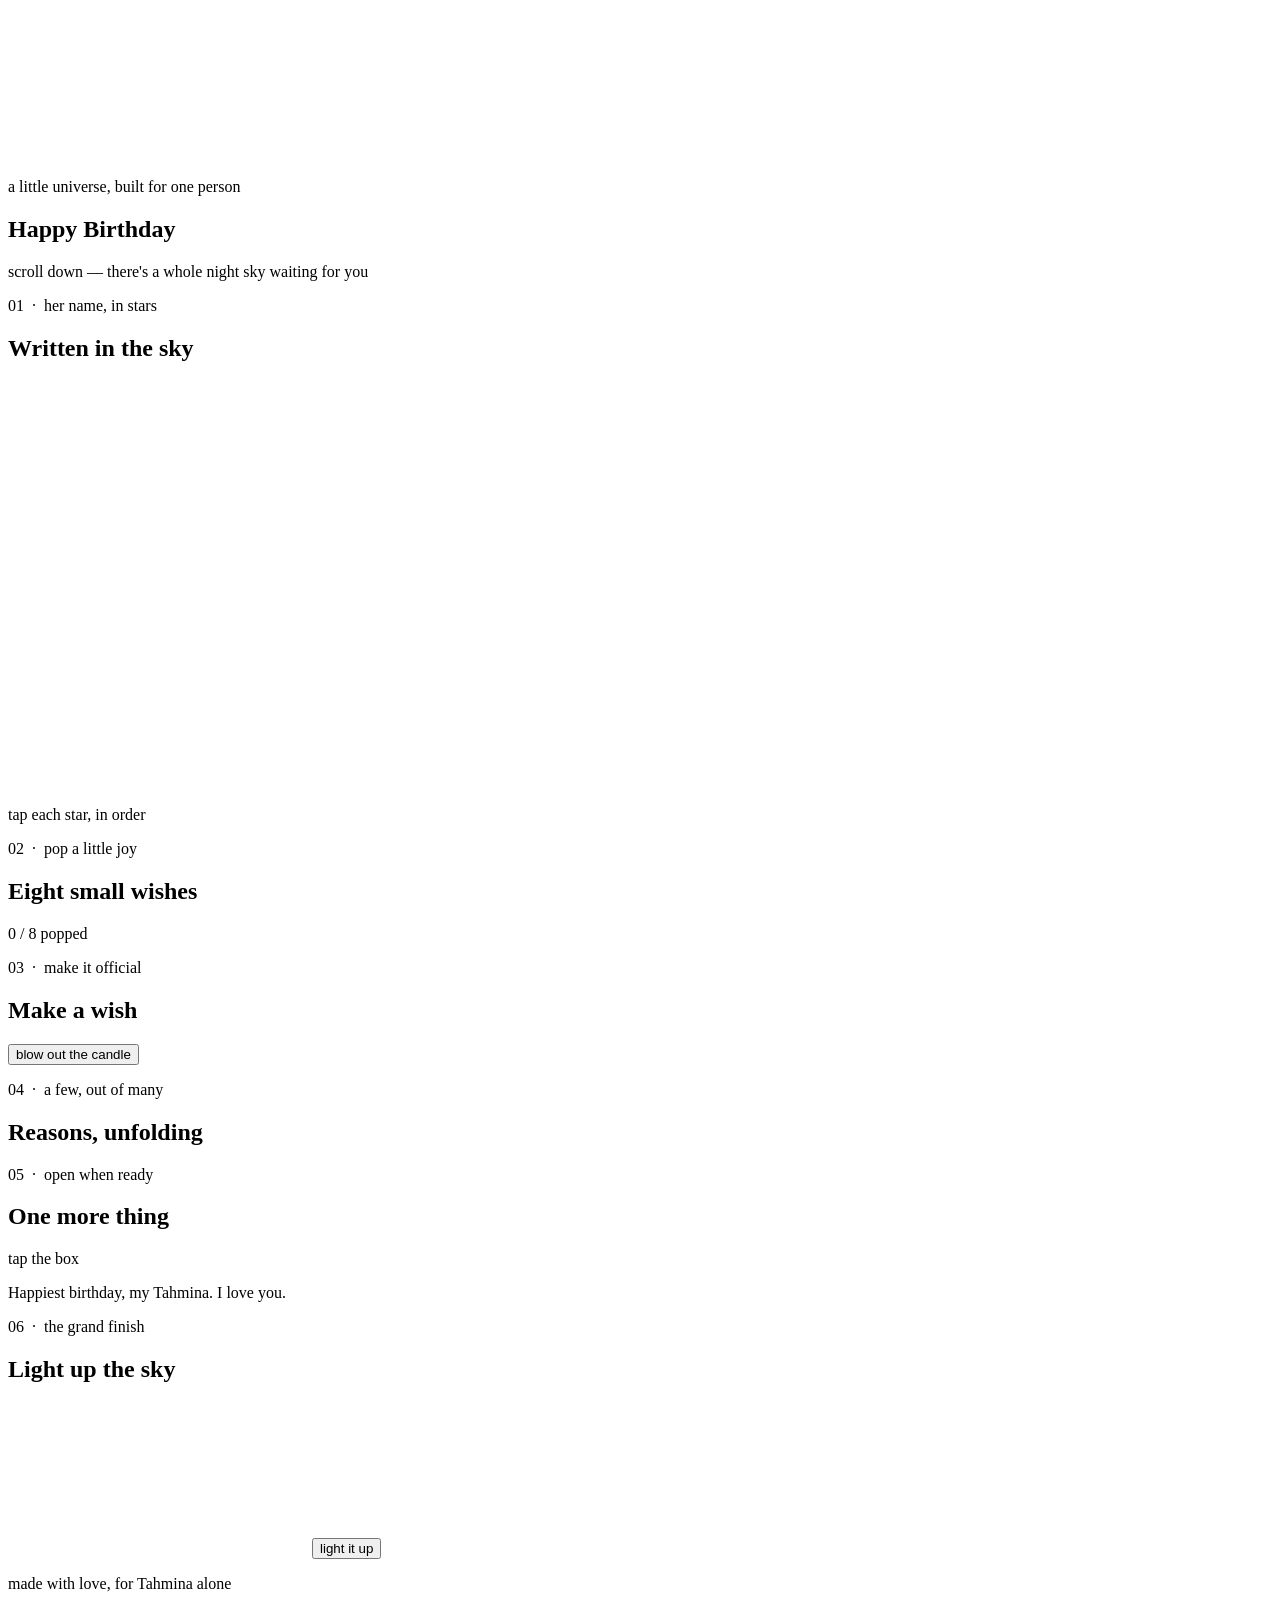
==== index.html @ c24fcf17 "Add files via upload" ====
<!DOCTYPE html>
<html lang="en">
<head>
<meta charset="UTF-8">
<meta name="viewport" content="width=device-width, initial-scale=1.0">
<title>Happy Birthday, Tahmina 🌙</title>
<meta name="description" content="An interactive birthday celebration made for Tahmina">
<link rel="preconnect" href="https://fonts.googleapis.com">
<link href="https://fonts.googleapis.com/css2?family=Cormorant+Garamond:ital,wght@0,400;0,500;0,600;1,500&family=Great+Vibes&family=Jost:wght@300;400;500&display=swap" rel="stylesheet">
<link rel="stylesheet" href="css/style.css">
</head>
<body>

<div class="progress-bar" id="progressBar"></div>
<canvas id="starfield"></canvas>
<div class="moon"></div>

<!-- ============ HERO ============ -->
<section class="section hero" id="hero">
  <p class="eyebrow">a little universe, built for one person</p>
  <h1 class="hero-title">
    <span class="line">Happy Birthday</span>
    <span class="script" id="typedName"></span>
  </h1>
  <p class="hero-sub">scroll down &mdash; there's a whole night sky waiting for you</p>
  <div class="scroll-cue"><span></span></div>
</section>

<!-- ============ CONSTELLATION ============ -->
<section class="section constellation-section" id="constellation-section">
  <p class="eyebrow">01 &nbsp;·&nbsp; her name, in stars</p>
  <h2 class="section-title">Written in the sky</h2>
  <svg id="constellation" viewBox="0 0 500 160" aria-label="Tap each star in order to spell her name">
    <g id="links"></g>
    <g id="nodes"></g>
  </svg>
  <p class="hint" id="hint">tap each star, in order</p>
</section>

<!-- ============ BALLOONS ============ -->
<section class="section balloons-section" id="balloons-section">
  <p class="eyebrow">02 &nbsp;·&nbsp; pop a little joy</p>
  <h2 class="section-title">Eight small wishes</h2>
  <p class="section-sub"><span id="poppedCount">0</span> / <span id="totalBalloons">8</span> popped</p>
  <div class="balloon-field" id="balloonField"></div>
</section>

<!-- ============ CAKE / CANDLE ============ -->
<section class="section cake-section" id="cake-section">
  <p class="eyebrow">03 &nbsp;·&nbsp; make it official</p>
  <h2 class="section-title">Make a wish</h2>
  <div class="cake">
    <div class="candle-wrap">
      <div class="wick"></div>
      <div class="flame" id="flame"></div>
      <div class="smoke" id="smoke"></div>
      <div class="candle"></div>
    </div>
    <div class="cake-body">
      <div class="cake-top"></div>
      <div class="cake-mid"></div>
      <div class="cake-drip"></div>
    </div>
  </div>
  <button id="wishBtn">blow out the candle</button>
</section>

<!-- ============ REASONS ============ -->
<section class="section reasons-section" id="reasons-section">
  <p class="eyebrow">04 &nbsp;·&nbsp; a few, out of many</p>
  <h2 class="section-title">Reasons, unfolding</h2>
  <div class="reasons-grid" id="reasonsGrid"></div>
</section>

<!-- ============ GIFT / LETTER ============ -->
<section class="section gift-section" id="gift-section">
  <p class="eyebrow">05 &nbsp;·&nbsp; open when ready</p>
  <h2 class="section-title">One more thing</h2>
  <div class="gift" id="gift">
    <div class="gift-lid"></div>
    <div class="gift-box"></div>
    <div class="gift-ribbon-v"></div>
    <div class="gift-ribbon-h"></div>
    <div class="gift-bow"></div>
  </div>
  <p class="hint" id="giftHint">tap the box</p>
  <div class="letter" id="letter">
    <p id="letterText"></p>
    <p class="sign">Happiest birthday, my Tahmina. I love you.</p>
  </div>
</section>

<!-- ============ FINALE ============ -->
<section class="section finale-section" id="finale-section">
  <p class="eyebrow">06 &nbsp;·&nbsp; the grand finish</p>
  <h2 class="section-title">Light up the sky</h2>
  <canvas id="fireworks"></canvas>
  <button id="fireworksBtn">light it up</button>
  <footer>
    <p>made with love, for Tahmina alone</p>
  </footer>
</section>

<script src="js/main.js"></script>
</body>
</html>
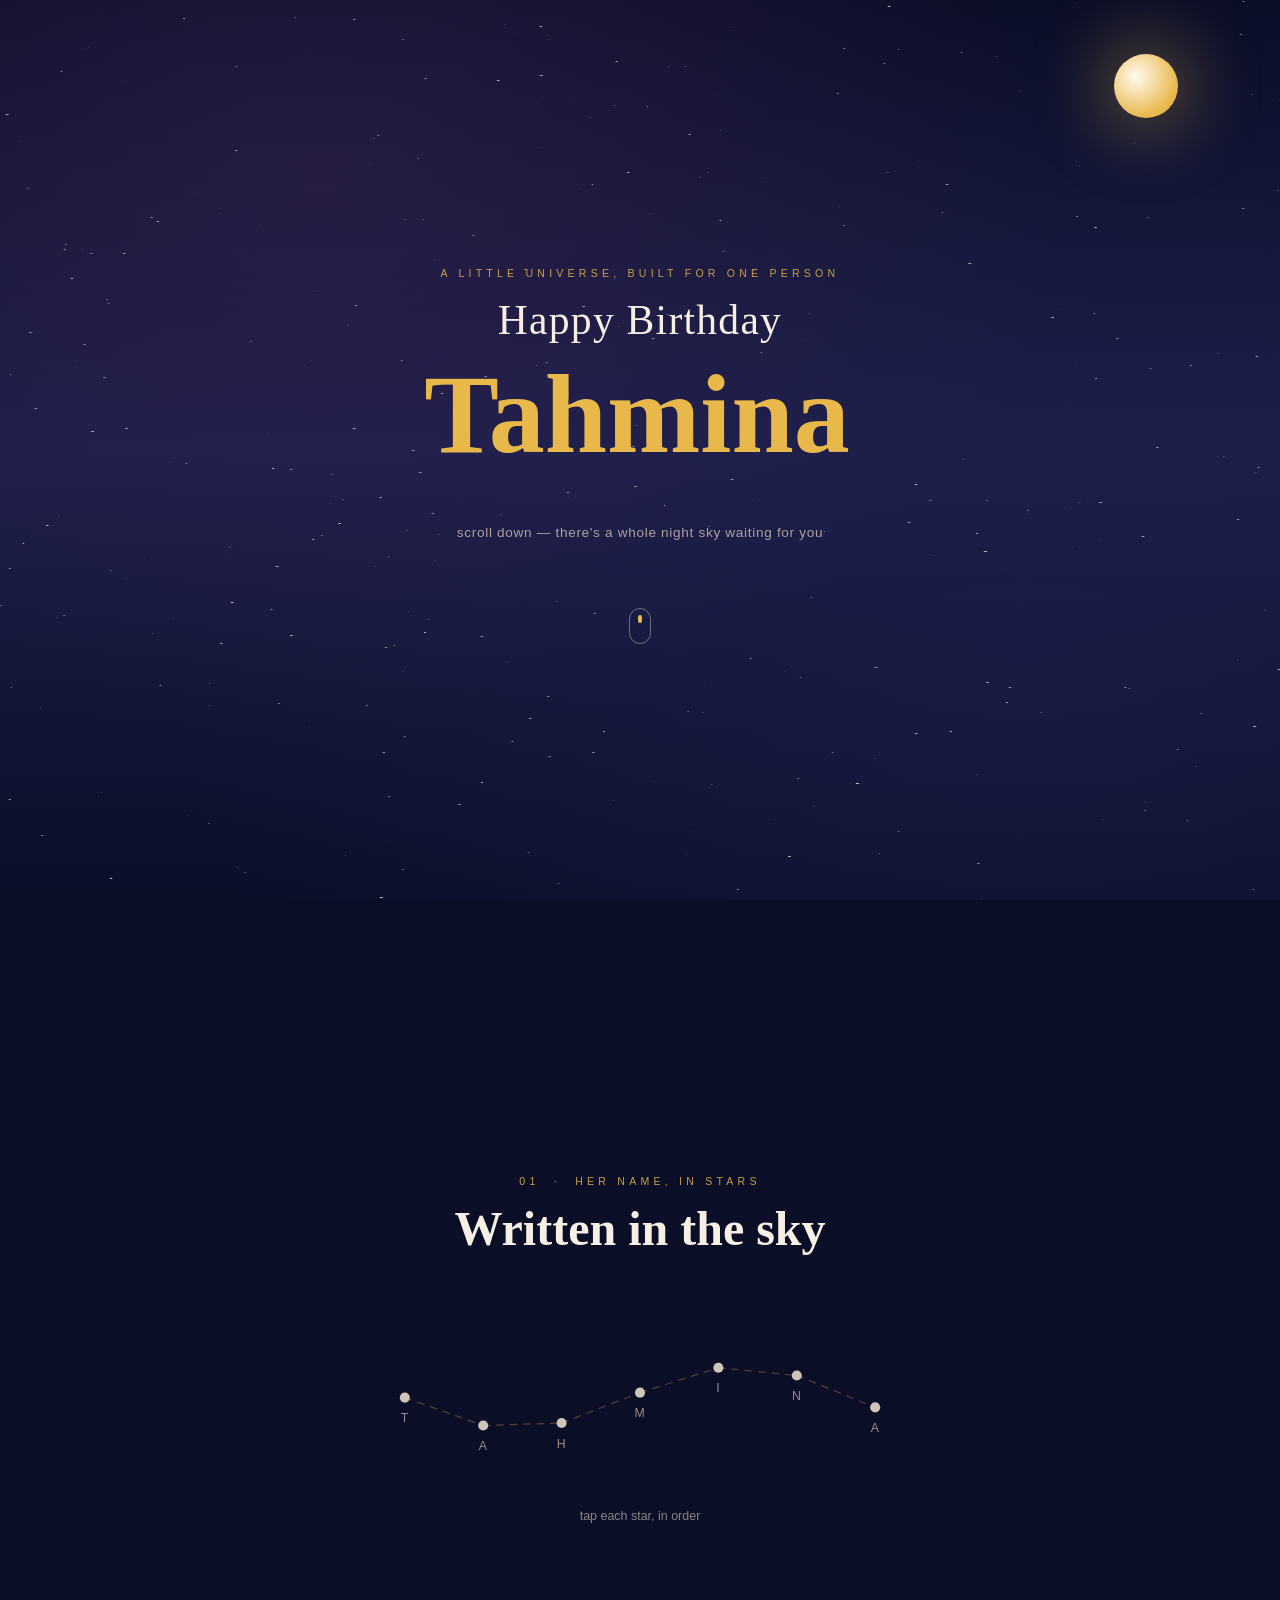
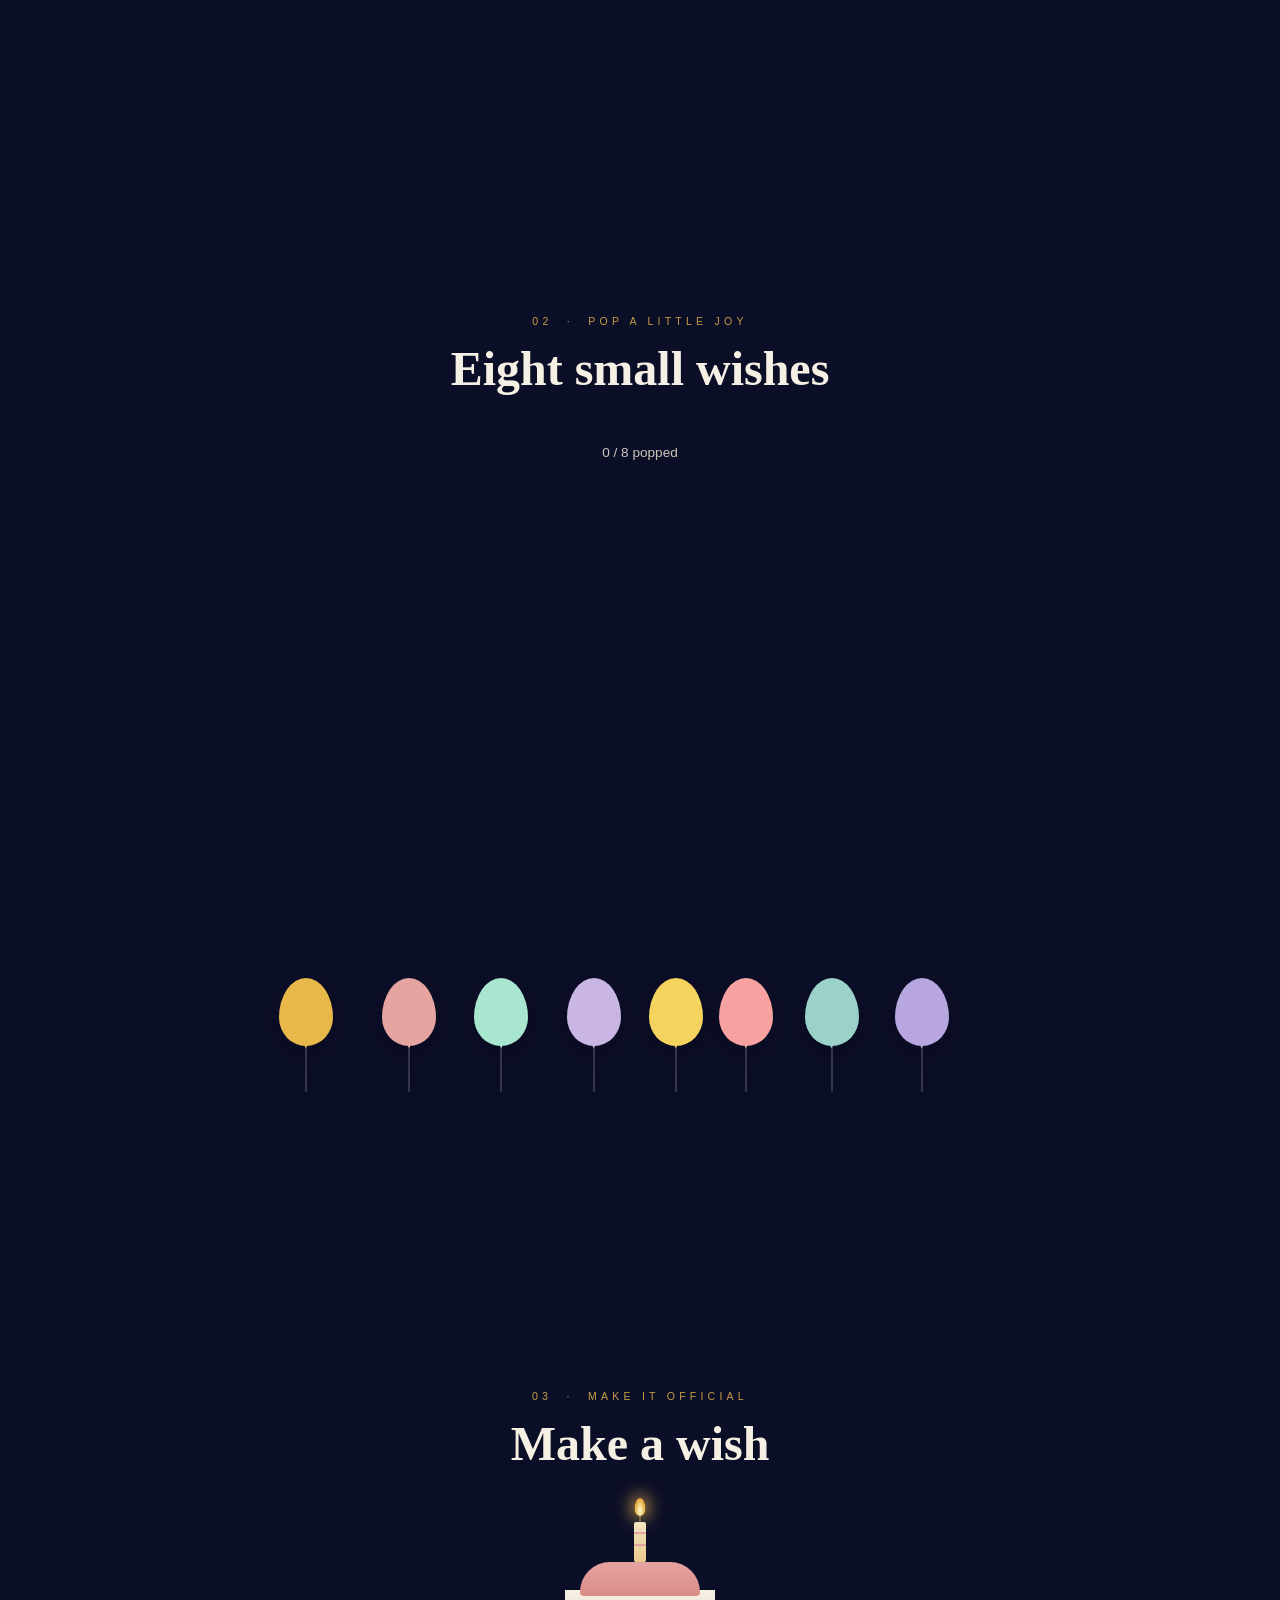
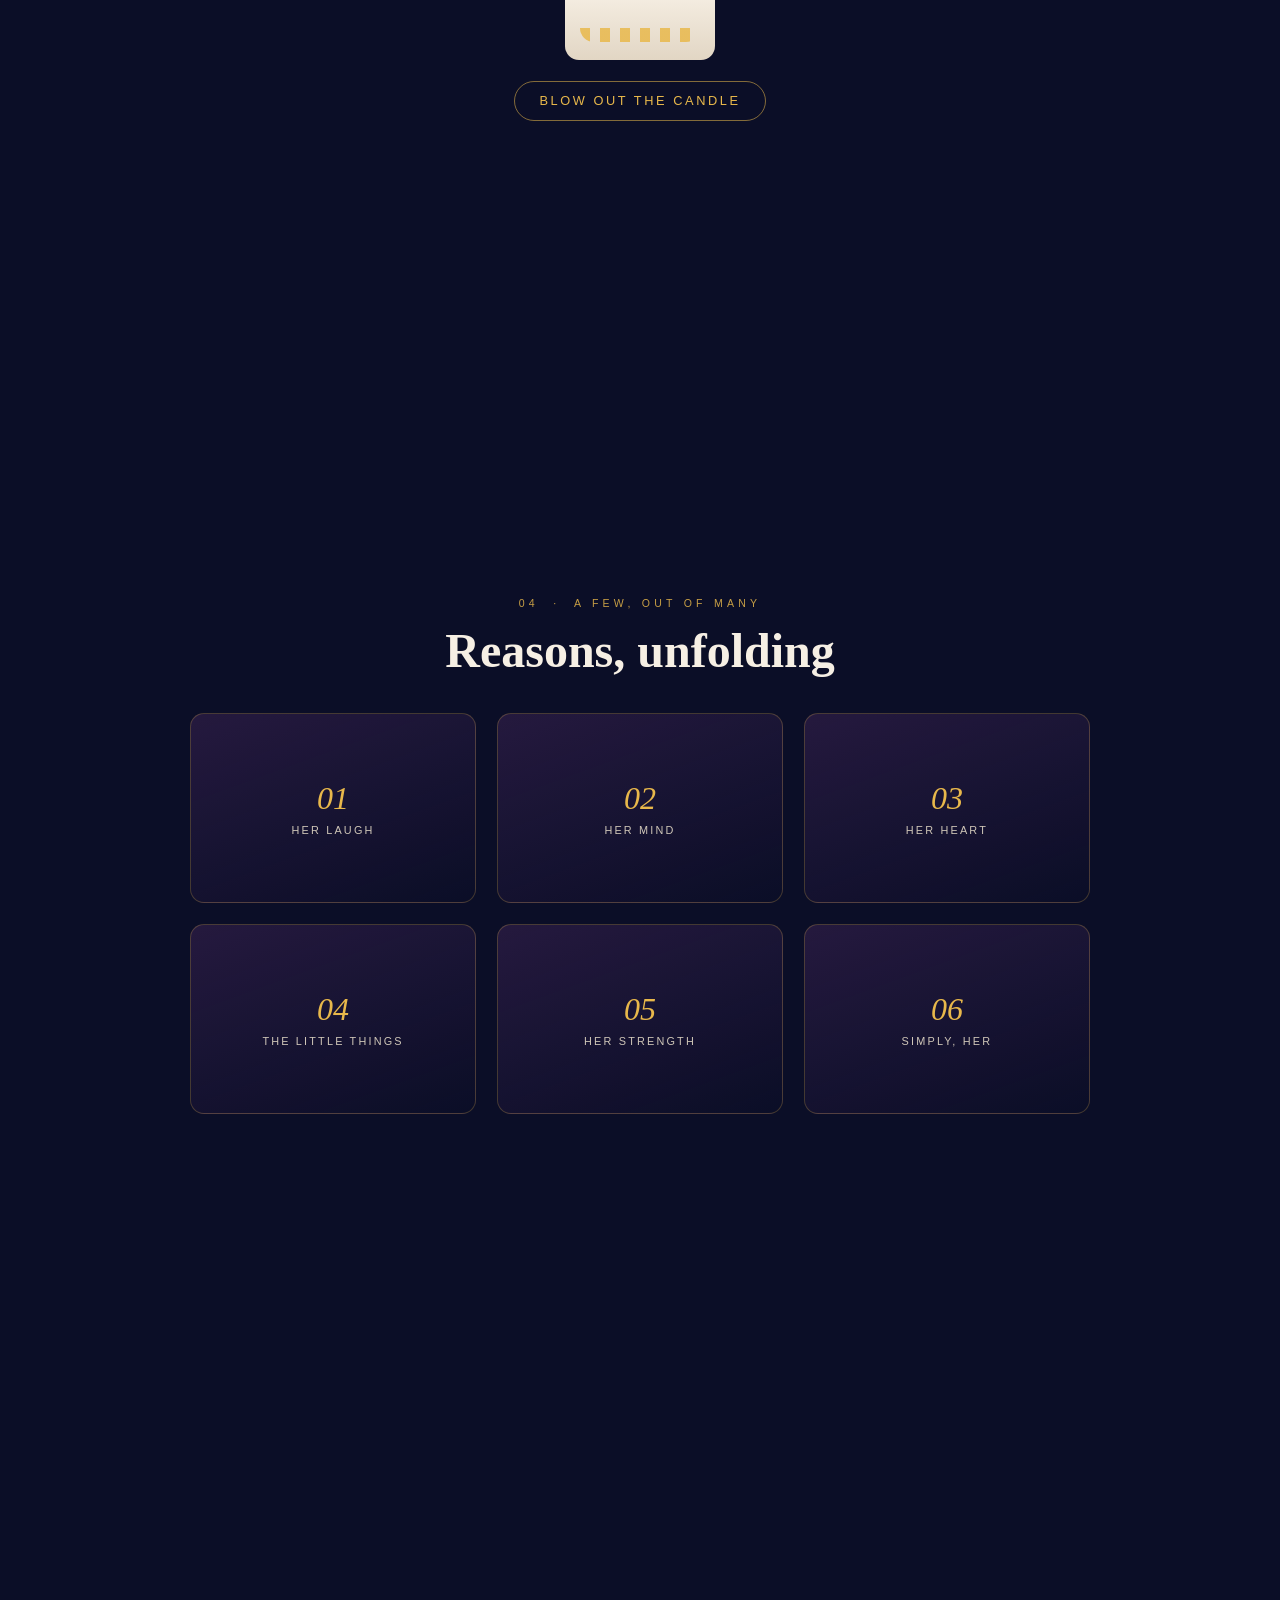
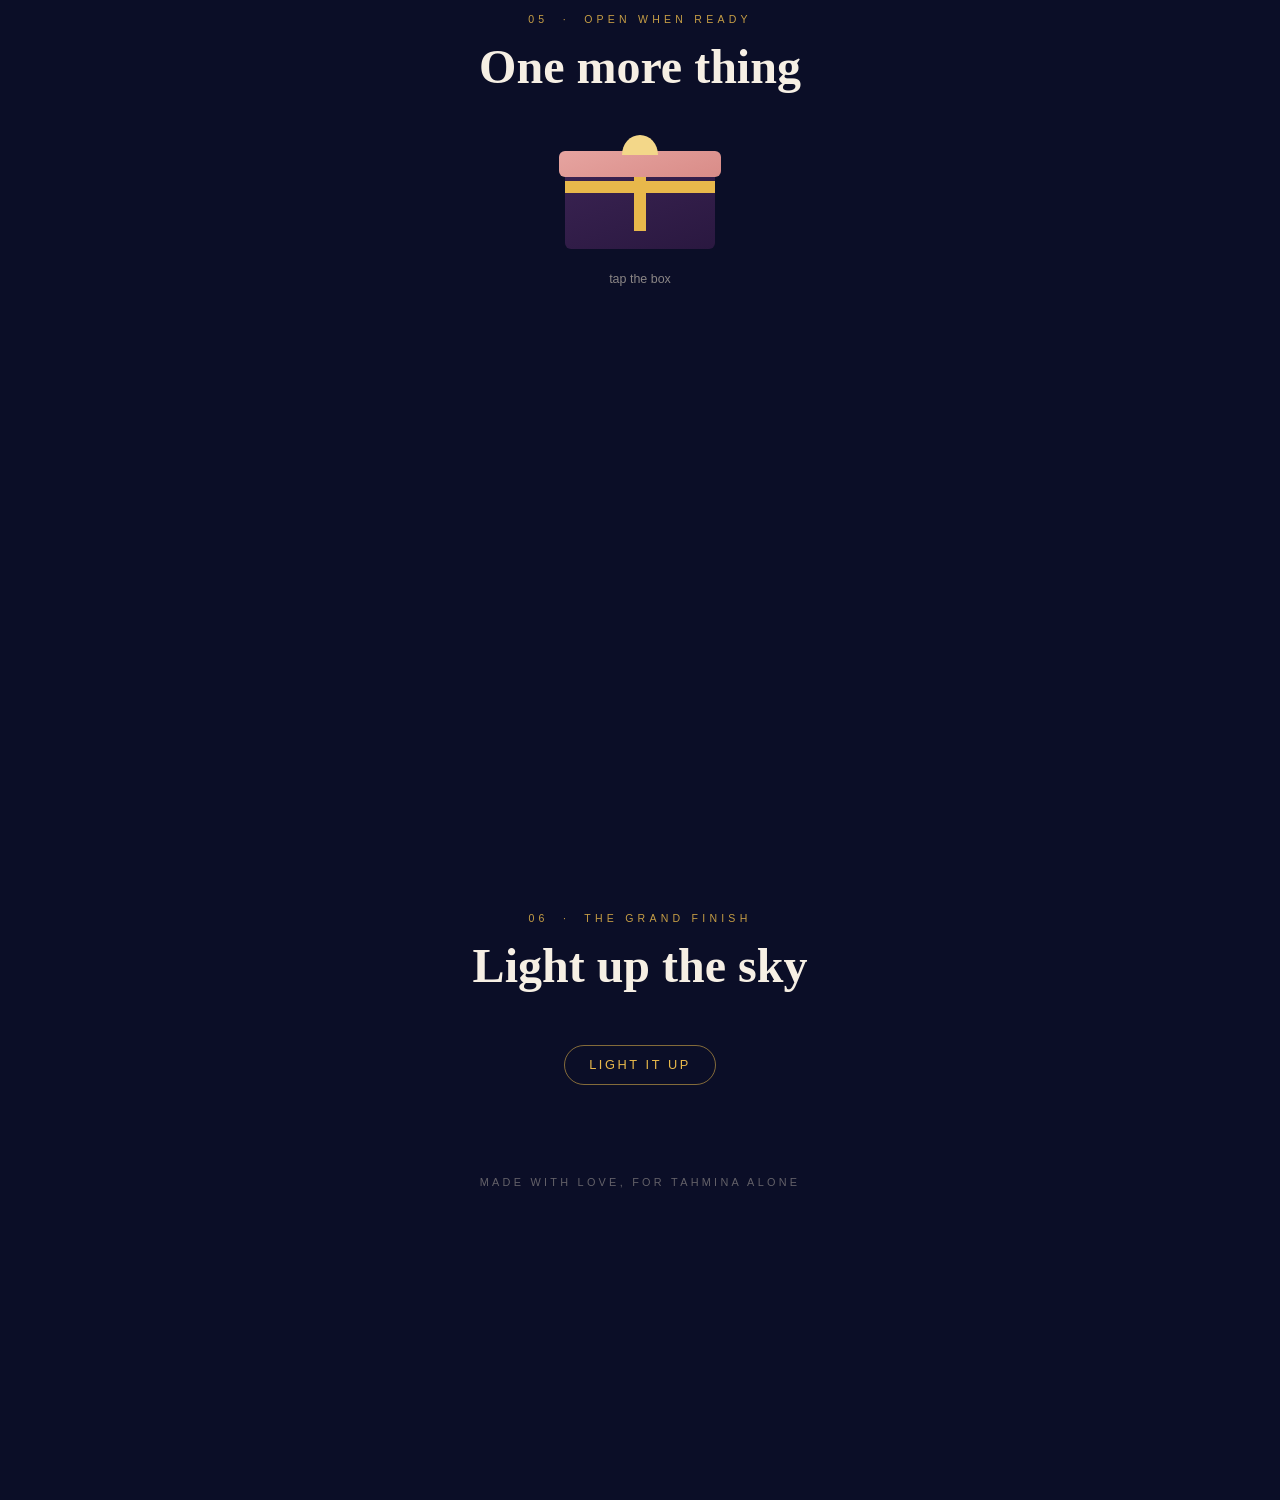
==== commit 8fbe72e9: "Update index.html" ====
--- a/index.html
+++ b/index.html
@@ -7,7 +7,7 @@
 <meta name="description" content="An interactive birthday celebration made for Tahmina">
 <link rel="preconnect" href="https://fonts.googleapis.com">
 <link href="https://fonts.googleapis.com/css2?family=Cormorant+Garamond:ital,wght@0,400;0,500;0,600;1,500&family=Great+Vibes&family=Jost:wght@300;400;500&display=swap" rel="stylesheet">
-<link rel="stylesheet" href="css/style.css">
+<link rel="stylesheet" href="style.css">
 </head>
 <body>
 
@@ -101,6 +101,6 @@
   </footer>
 </section>
 
-<script src="js/main.js"></script>
+<script src="main.js"></script>
 </body>
 </html>
--- a/style.css
+++ b/style.css
@@ -0,0 +1,555 @@
+/* ===========================================================
+   Happy Birthday, Tahmina — stylesheet
+   Palette: midnight sky + candlelight gold + soft rose
+   =========================================================== */
+
+:root{
+  --night-deep:#0b0e27;
+  --night-mid:#1b1f4a;
+  --plum:#3a2352;
+  --gold:#e8b84b;
+  --gold-soft:#f3d789;
+  --rose:#e6a4a0;
+  --mint:#a8e6cf;
+  --lavender:#c9b6e4;
+  --cream:#f6efe4;
+  --cream-dim:#cfc6b8;
+
+  --serif:'Cormorant Garamond', serif;
+  --script:'Great Vibes', cursive;
+  --sans:'Jost', sans-serif;
+}
+
+*,*::before,*::after{ box-sizing:border-box; }
+
+html{ scroll-behavior:smooth; }
+
+body{
+  margin:0;
+  background:var(--night-deep);
+  color:var(--cream);
+  font-family:var(--sans);
+  overflow-x:hidden;
+}
+
+/* ---------- fixed atmosphere ---------- */
+
+#starfield{
+  position:fixed;
+  inset:0;
+  width:100%;
+  height:100%;
+  z-index:0;
+  background:
+    radial-gradient(ellipse at 25% 20%, rgba(58,35,82,.5), transparent 55%),
+    radial-gradient(ellipse at 80% 75%, rgba(27,31,74,.6), transparent 60%),
+    linear-gradient(180deg, var(--night-deep) 0%, var(--night-mid) 50%, var(--night-deep) 100%);
+}
+
+.moon{
+  position:fixed;
+  top:6%; right:8%;
+  width:64px; height:64px;
+  border-radius:50%;
+  background:radial-gradient(circle at 35% 35%, #fffaf0, var(--gold) 70%);
+  box-shadow:0 0 70px 14px rgba(232,184,75,.35);
+  z-index:1;
+  animation:moon-glow 5s ease-in-out infinite;
+}
+@keyframes moon-glow{
+  0%,100%{ box-shadow:0 0 70px 14px rgba(232,184,75,.3); }
+  50%{ box-shadow:0 0 90px 20px rgba(232,184,75,.5); }
+}
+
+.progress-bar{
+  position:fixed;
+  top:0; left:0;
+  height:3px;
+  width:0%;
+  background:linear-gradient(90deg, var(--rose), var(--gold));
+  z-index:50;
+  transition:width .1s linear;
+}
+
+/* ---------- sections ---------- */
+
+.section{
+  position:relative;
+  z-index:2;
+  min-height:100vh;
+  display:flex;
+  flex-direction:column;
+  align-items:center;
+  justify-content:center;
+  text-align:center;
+  padding:10vh 6vw;
+}
+
+.eyebrow{
+  letter-spacing:.4em;
+  font-size:.66rem;
+  text-transform:uppercase;
+  color:var(--gold);
+  opacity:.85;
+  margin-bottom:.9rem;
+}
+
+.section-title{
+  font-family:var(--serif);
+  font-weight:600;
+  font-size:clamp(1.9rem, 5vw, 3rem);
+  margin:0 0 2.2rem;
+  color:var(--cream);
+}
+
+.hint{
+  font-size:.78rem;
+  color:var(--cream-dim);
+  opacity:.65;
+  margin-top:1.4rem;
+}
+
+.section-sub{
+  font-size:.85rem;
+  color:var(--cream-dim);
+  opacity:.75;
+  margin-bottom:2rem;
+}
+
+/* reveal-on-scroll helper */
+.reveal{
+  opacity:0;
+  transform:translateY(24px);
+  transition:opacity .8s ease, transform .8s ease;
+}
+.reveal.in-view{
+  opacity:1;
+  transform:translateY(0);
+}
+
+/* ---------- hero ---------- */
+
+.hero{ gap:.4rem; }
+
+.hero-title{
+  margin:0;
+  display:flex;
+  flex-direction:column;
+  align-items:center;
+  line-height:1;
+}
+.hero-title .line{
+  font-family:var(--serif);
+  font-weight:500;
+  font-size:clamp(1.6rem, 4.5vw, 2.6rem);
+  letter-spacing:.03em;
+  color:var(--cream);
+}
+.hero-title .script{
+  font-family:var(--script);
+  font-size:clamp(3.4rem, 12vw, 7rem);
+  color:var(--gold);
+  margin-top:.15em;
+  min-height:1.2em;
+  border-right:2px solid var(--gold);
+  padding-right:6px;
+  white-space:nowrap;
+  overflow:hidden;
+}
+.hero-title .script.done{
+  border-right:none;
+}
+
+.hero-sub{
+  margin-top:1.6rem;
+  font-size:.85rem;
+  letter-spacing:.05em;
+  color:var(--cream-dim);
+  opacity:.8;
+}
+
+.scroll-cue{
+  margin-top:3rem;
+  width:22px; height:36px;
+  border:1.5px solid rgba(246,239,228,.4);
+  border-radius:14px;
+  display:flex;
+  justify-content:center;
+  padding-top:6px;
+}
+.scroll-cue span{
+  width:4px; height:8px;
+  border-radius:2px;
+  background:var(--gold);
+  animation:scroll-dot 1.8s ease-in-out infinite;
+}
+@keyframes scroll-dot{
+  0%{ transform:translateY(0); opacity:1; }
+  70%{ transform:translateY(10px); opacity:0; }
+  100%{ opacity:0; }
+}
+
+/* ---------- constellation ---------- */
+
+#constellation{
+  max-width:560px;
+  width:92vw;
+  height:auto;
+  margin-top:1rem;
+}
+#constellation .link{
+  fill:none;
+  stroke:var(--gold);
+  stroke-width:1.1;
+  stroke-linecap:round;
+  stroke-dasharray:6 6;
+  opacity:.3;
+  transition:opacity .4s;
+}
+#constellation .node{
+  fill:var(--cream-dim);
+  cursor:pointer;
+  transition:fill .25s, r .25s, filter .25s;
+}
+#constellation .node.lit{
+  fill:var(--gold);
+  filter:drop-shadow(0 0 6px rgba(232,184,75,.9));
+}
+#constellation .node:hover{ r:6.5; }
+#constellation .glabel{
+  font-family:var(--sans);
+  font-size:11px;
+  fill:var(--cream-dim);
+  text-anchor:middle;
+  letter-spacing:.05em;
+  opacity:.7;
+  pointer-events:none;
+}
+
+/* ---------- balloons ---------- */
+
+.balloon-field{
+  position:relative;
+  width:100%;
+  max-width:760px;
+  height:56vh;
+  min-height:380px;
+}
+
+.balloon{
+  position:absolute;
+  bottom:-10%;
+  width:54px;
+  height:68px;
+  border-radius:50% 50% 50% 50% / 58% 58% 42% 42%;
+  cursor:pointer;
+  animation:balloon-rise linear infinite, balloon-sway ease-in-out infinite;
+  filter:drop-shadow(0 6px 10px rgba(0,0,0,.25));
+}
+.balloon::before{
+  content:'';
+  position:absolute;
+  left:50%; bottom:-2px;
+  width:6px; height:6px;
+  background:inherit;
+  clip-path:polygon(0 0, 100% 0, 50% 100%);
+  transform:translateX(-50%);
+}
+.balloon::after{
+  content:'';
+  position:absolute;
+  left:50%; bottom:-46px;
+  width:1px; height:46px;
+  background:rgba(246,239,228,.35);
+  transform:translateX(-50%);
+}
+.balloon.popped{
+  animation:none;
+  transform:scale(0);
+  opacity:0;
+  transition:transform .25s ease, opacity .25s ease;
+  pointer-events:none;
+}
+
+@keyframes balloon-rise{
+  from{ bottom:-14%; }
+  to{ bottom:104%; }
+}
+@keyframes balloon-sway{
+  0%,100%{ margin-left:0px; }
+  50%{ margin-left:22px; }
+}
+
+/* ---------- cake / candle ---------- */
+
+.cake{
+  position:relative;
+  display:flex;
+  flex-direction:column;
+  align-items:center;
+  margin-bottom:2.4rem;
+}
+
+.candle-wrap{ position:relative; width:20px; height:56px; z-index:2; }
+.candle{
+  position:absolute; bottom:0; left:50%;
+  transform:translateX(-50%);
+  width:12px; height:40px;
+  border-radius:2px;
+  background:linear-gradient(180deg,#f3e3c2,#e8c98a);
+}
+.candle::before,.candle::after{
+  content:''; position:absolute; left:0; width:100%; height:2px; background:var(--rose);
+}
+.candle::before{ top:10px; }
+.candle::after{ top:22px; }
+.wick{ position:absolute; bottom:40px; left:50%; transform:translateX(-50%); width:2px; height:7px; background:#5a4a3a; }
+.flame{
+  position:absolute; bottom:46px; left:50%;
+  transform:translateX(-50%);
+  width:11px; height:18px;
+  border-radius:50% 50% 50% 50% / 60% 60% 40% 40%;
+  background:radial-gradient(ellipse at 50% 70%, #fff6d0, var(--gold) 55%, #d9731f 100%);
+  box-shadow:0 0 16px 4px rgba(232,184,75,.7);
+  animation:flicker 1.6s ease-in-out infinite;
+  transition:opacity .4s, transform .4s;
+}
+@keyframes flicker{
+  0%,100%{ transform:translateX(-50%) scaleY(1) rotate(0deg); }
+  30%{ transform:translateX(-50%) scaleY(1.08) rotate(-3deg); }
+  60%{ transform:translateX(-50%) scaleY(.95) rotate(2deg); }
+}
+.flame.out{ opacity:0; transform:translateX(-50%) scaleY(0); }
+.smoke{
+  position:absolute; bottom:64px; left:50%; transform:translateX(-50%);
+  width:3px; height:3px; border-radius:50%;
+  background:rgba(230,225,215,.5);
+  opacity:0;
+}
+.smoke.go{ animation:smoke-rise 1.4s ease-out forwards; }
+@keyframes smoke-rise{
+  0%{ opacity:.6; transform:translate(-50%,0) scale(1); }
+  100%{ opacity:0; transform:translate(-70%,-46px) scale(4); }
+}
+
+.cake-body{ display:flex; flex-direction:column; align-items:center; }
+.cake-top{
+  width:120px; height:34px;
+  background:linear-gradient(180deg, var(--rose), #d98c88);
+  border-radius:60px 60px 8px 8px;
+  position:relative;
+  z-index:1;
+}
+.cake-mid{
+  width:150px; height:70px;
+  margin-top:-6px;
+  background:linear-gradient(180deg, var(--cream), #e2d6c4);
+  border-radius:0 0 14px 14px;
+}
+.cake-drip{
+  width:120px; height:14px;
+  margin-top:-32px;
+  background:repeating-linear-gradient(90deg, var(--gold) 0 10px, transparent 10px 20px);
+  border-radius:0 0 20px 20px;
+  opacity:.85;
+}
+
+button{
+  font-family:var(--sans);
+  font-size:.8rem;
+  letter-spacing:.2em;
+  text-transform:uppercase;
+  background:transparent;
+  border:1px solid rgba(232,184,75,.55);
+  color:var(--gold);
+  padding:.9em 1.9em;
+  border-radius:999px;
+  cursor:pointer;
+  transition:background .3s, color .3s, transform .2s;
+}
+button:hover{ background:var(--gold); color:var(--night-deep); transform:translateY(-1px); }
+button:disabled{ opacity:.4; cursor:default; transform:none; background:transparent; color:var(--gold); }
+
+/* ---------- reasons ---------- */
+
+.reasons-grid{
+  display:grid;
+  grid-template-columns:repeat(auto-fit, minmax(220px, 1fr));
+  gap:1.3rem;
+  max-width:900px;
+  width:100%;
+}
+
+.reason-card{
+  perspective:1000px;
+  height:190px;
+}
+.reason-inner{
+  position:relative;
+  width:100%; height:100%;
+  transition:transform .7s cubic-bezier(.4,.2,.2,1);
+  transform-style:preserve-3d;
+}
+.reason-card.flipped .reason-inner{ transform:rotateY(180deg); }
+
+.reason-face{
+  position:absolute; inset:0;
+  backface-visibility:hidden;
+  border-radius:14px;
+  display:flex;
+  flex-direction:column;
+  align-items:center;
+  justify-content:center;
+  padding:1.2rem;
+  border:1px solid rgba(232,184,75,.25);
+}
+.reason-front{
+  background:linear-gradient(160deg, rgba(58,35,82,.55), rgba(11,14,39,.4));
+}
+.reason-front .num{
+  font-family:var(--serif);
+  font-style:italic;
+  font-size:2rem;
+  color:var(--gold);
+}
+.reason-front .tag{
+  margin-top:.4rem;
+  font-size:.68rem;
+  letter-spacing:.2em;
+  text-transform:uppercase;
+  color:var(--cream-dim);
+}
+.reason-back{
+  background:linear-gradient(160deg, rgba(232,184,75,.14), rgba(230,164,160,.12));
+  transform:rotateY(180deg);
+  font-family:var(--serif);
+  font-size:1.08rem;
+  line-height:1.5;
+  color:var(--cream);
+}
+
+/* ---------- gift ---------- */
+
+.gift{
+  position:relative;
+  width:150px; height:120px;
+  margin:0 auto;
+  cursor:pointer;
+}
+.gift-box{
+  position:absolute; bottom:0; left:0;
+  width:150px; height:80px;
+  background:linear-gradient(160deg, var(--plum), #2a1840);
+  border-radius:6px;
+}
+.gift-lid{
+  position:absolute; top:22px; left:-6px;
+  width:162px; height:26px;
+  background:linear-gradient(160deg, var(--rose), #d98c88);
+  border-radius:6px;
+  transform-origin:left center;
+  transition:transform .6s cubic-bezier(.4,.2,.2,1), top .6s ease;
+  z-index:3;
+}
+.gift-ribbon-v{
+  position:absolute; top:22px; left:69px;
+  width:12px; height:80px;
+  background:var(--gold);
+  z-index:2;
+}
+.gift-ribbon-h{
+  position:absolute; top:52px; left:0;
+  width:150px; height:12px;
+  background:var(--gold);
+  z-index:1;
+}
+.gift-bow{
+  position:absolute; top:6px; left:57px;
+  width:36px; height:20px;
+  background:var(--gold-soft);
+  border-radius:50% 50% 0 0 / 100% 100% 0 0;
+  z-index:4;
+}
+.gift.open .gift-lid{
+  transform:rotate(-35deg) translateY(-14px);
+}
+
+.letter{
+  max-width:560px;
+  margin-top:0;
+  opacity:0;
+  max-height:0;
+  overflow:hidden;
+  transition:opacity 1s ease, max-height 1.6s ease, margin-top .8s ease;
+}
+.letter.show{ opacity:1; max-height:700px; margin-top:2.6rem; }
+.letter p{
+  font-family:var(--serif);
+  font-size:clamp(1.1rem, 2.3vw, 1.4rem);
+  line-height:1.8;
+  color:var(--cream);
+}
+.letter .sign{
+  font-style:italic;
+  color:var(--gold);
+  font-size:1.2em;
+  margin-top:1.2rem;
+}
+
+/* ---------- finale ---------- */
+
+.finale-section{ position:relative; overflow:hidden; }
+#fireworks{
+  position:absolute;
+  inset:0;
+  width:100%; height:100%;
+  z-index:1;
+  pointer-events:none;
+}
+#fireworksBtn{ position:relative; z-index:2; margin-top:1rem; }
+
+footer{
+  position:relative;
+  z-index:2;
+  margin-top:5rem;
+  font-size:.68rem;
+  letter-spacing:.3em;
+  text-transform:uppercase;
+  color:var(--cream-dim);
+  opacity:.45;
+}
+
+/* ---------- confetti (canvas-free DOM particles) ---------- */
+.confetti-piece{
+  position:fixed;
+  top:0; left:0;
+  width:8px; height:8px;
+  z-index:60;
+  pointer-events:none;
+  opacity:.9;
+  will-change:transform, opacity;
+}
+
+/* ---------- cursor hearts ---------- */
+.cursor-heart{
+  position:fixed;
+  z-index:55;
+  pointer-events:none;
+  font-size:14px;
+  color:var(--rose);
+  opacity:.8;
+  animation:heart-float 1.6s ease-out forwards;
+}
+@keyframes heart-float{
+  to{ transform:translateY(-60px) scale(1.3); opacity:0; }
+}
+
+@media (prefers-reduced-motion: reduce){
+  *{ animation:none !important; transition:none !important; }
+  html{ scroll-behavior:auto; }
+}
+
+@media (max-width:640px){
+  .balloon-field{ height:60vh; }
+  .reasons-grid{ grid-template-columns:1fr 1fr; }
+}
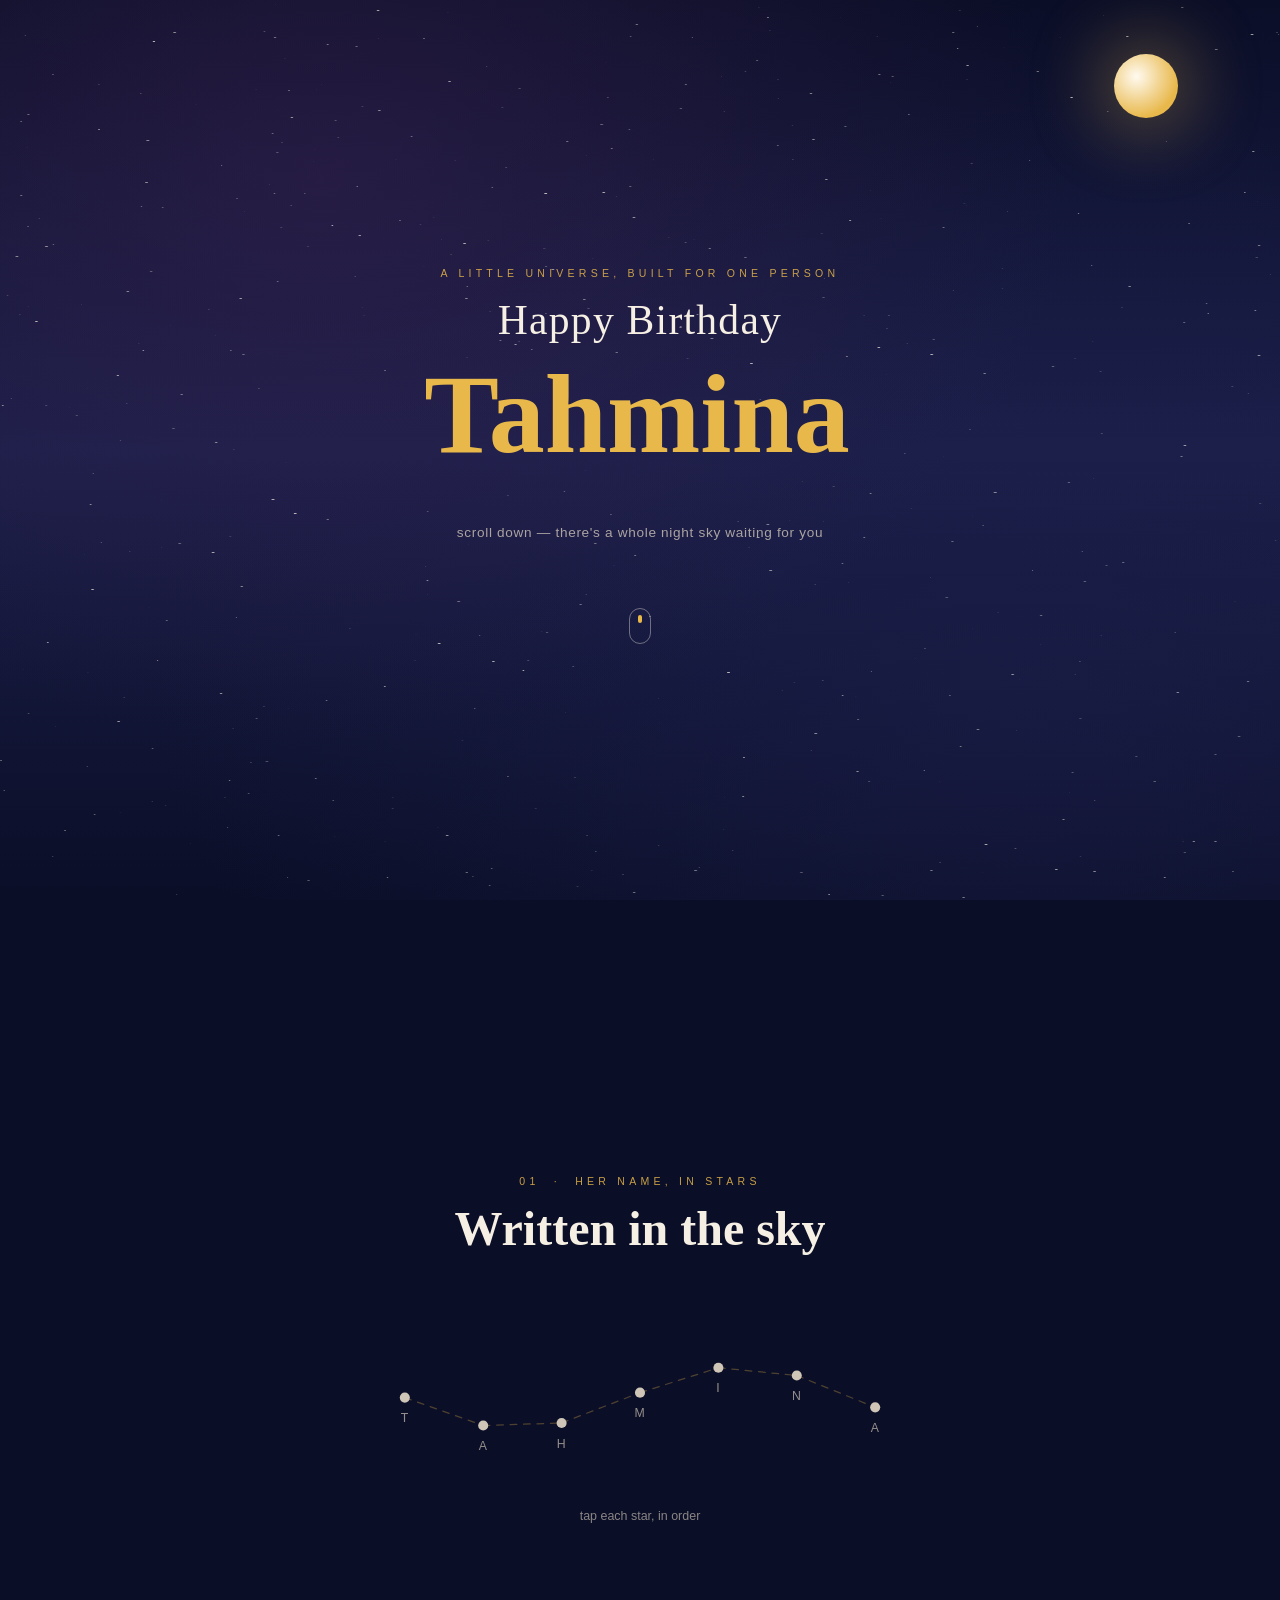
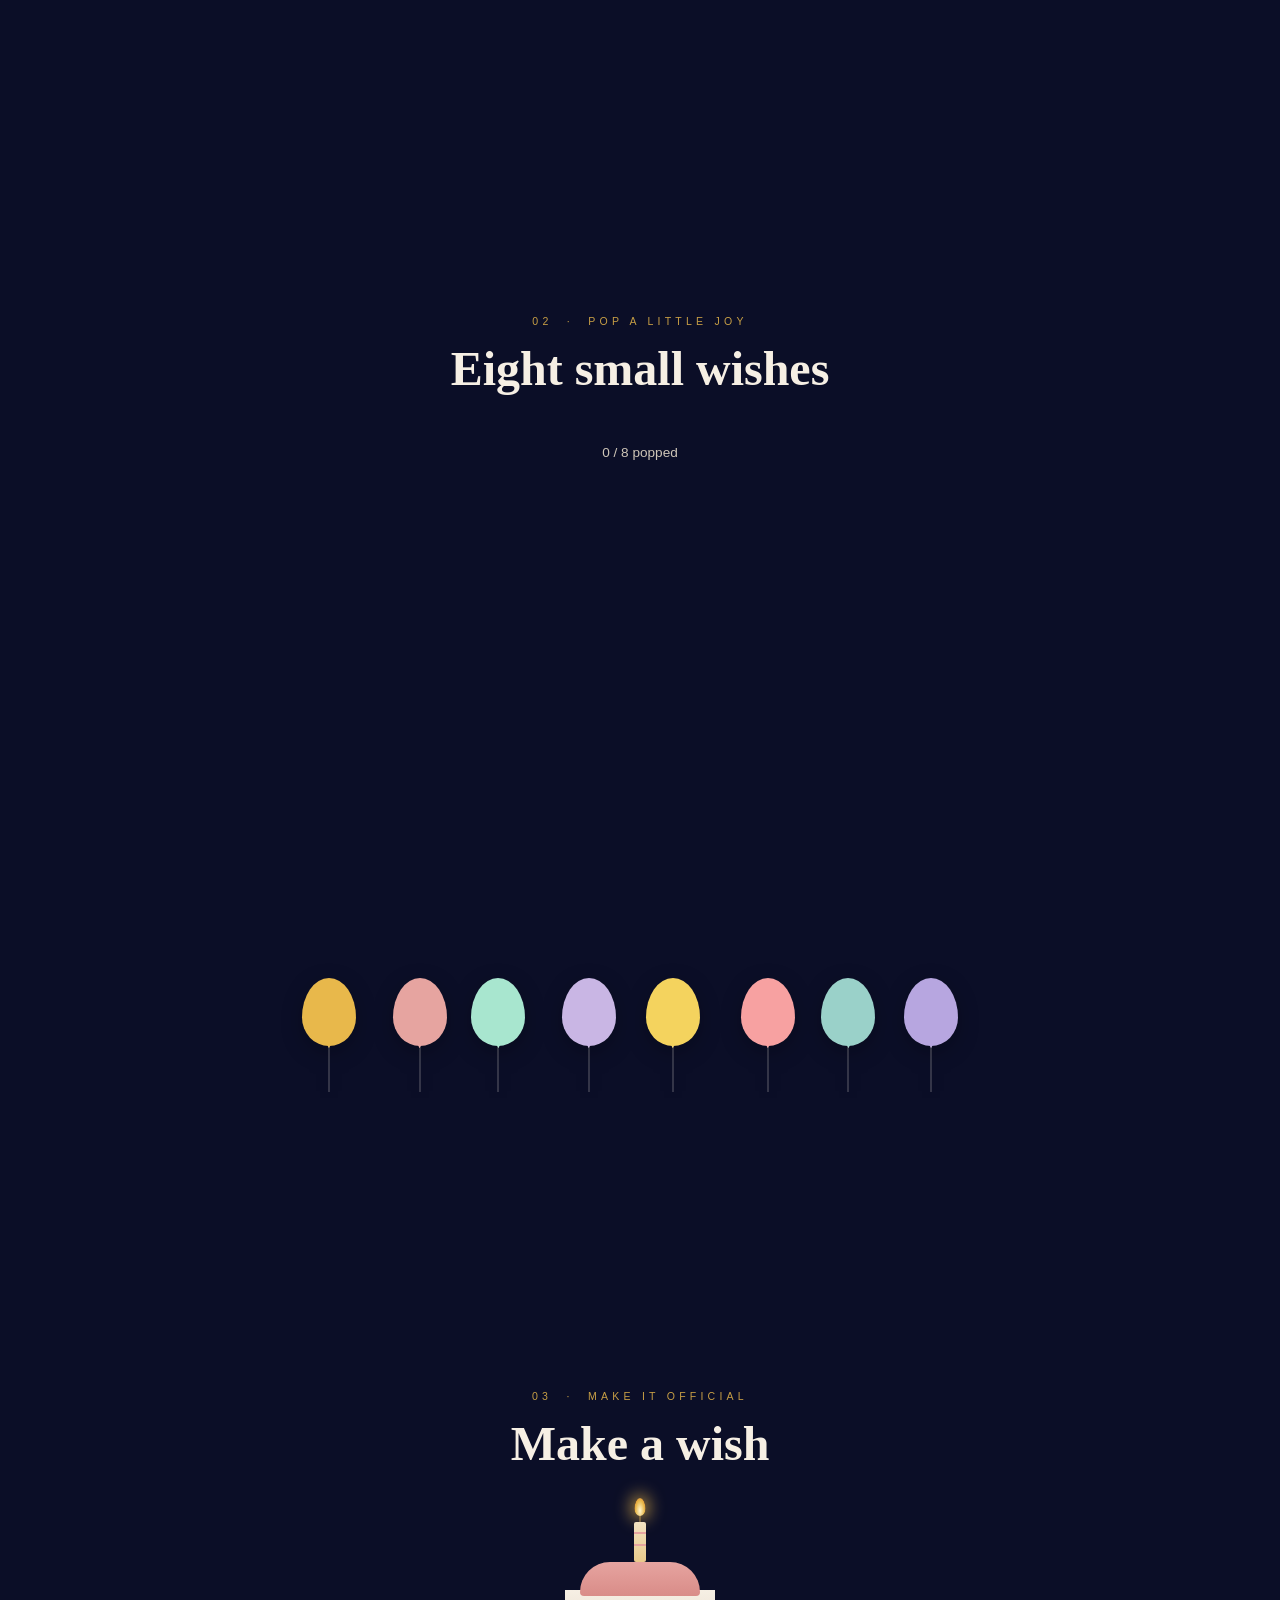
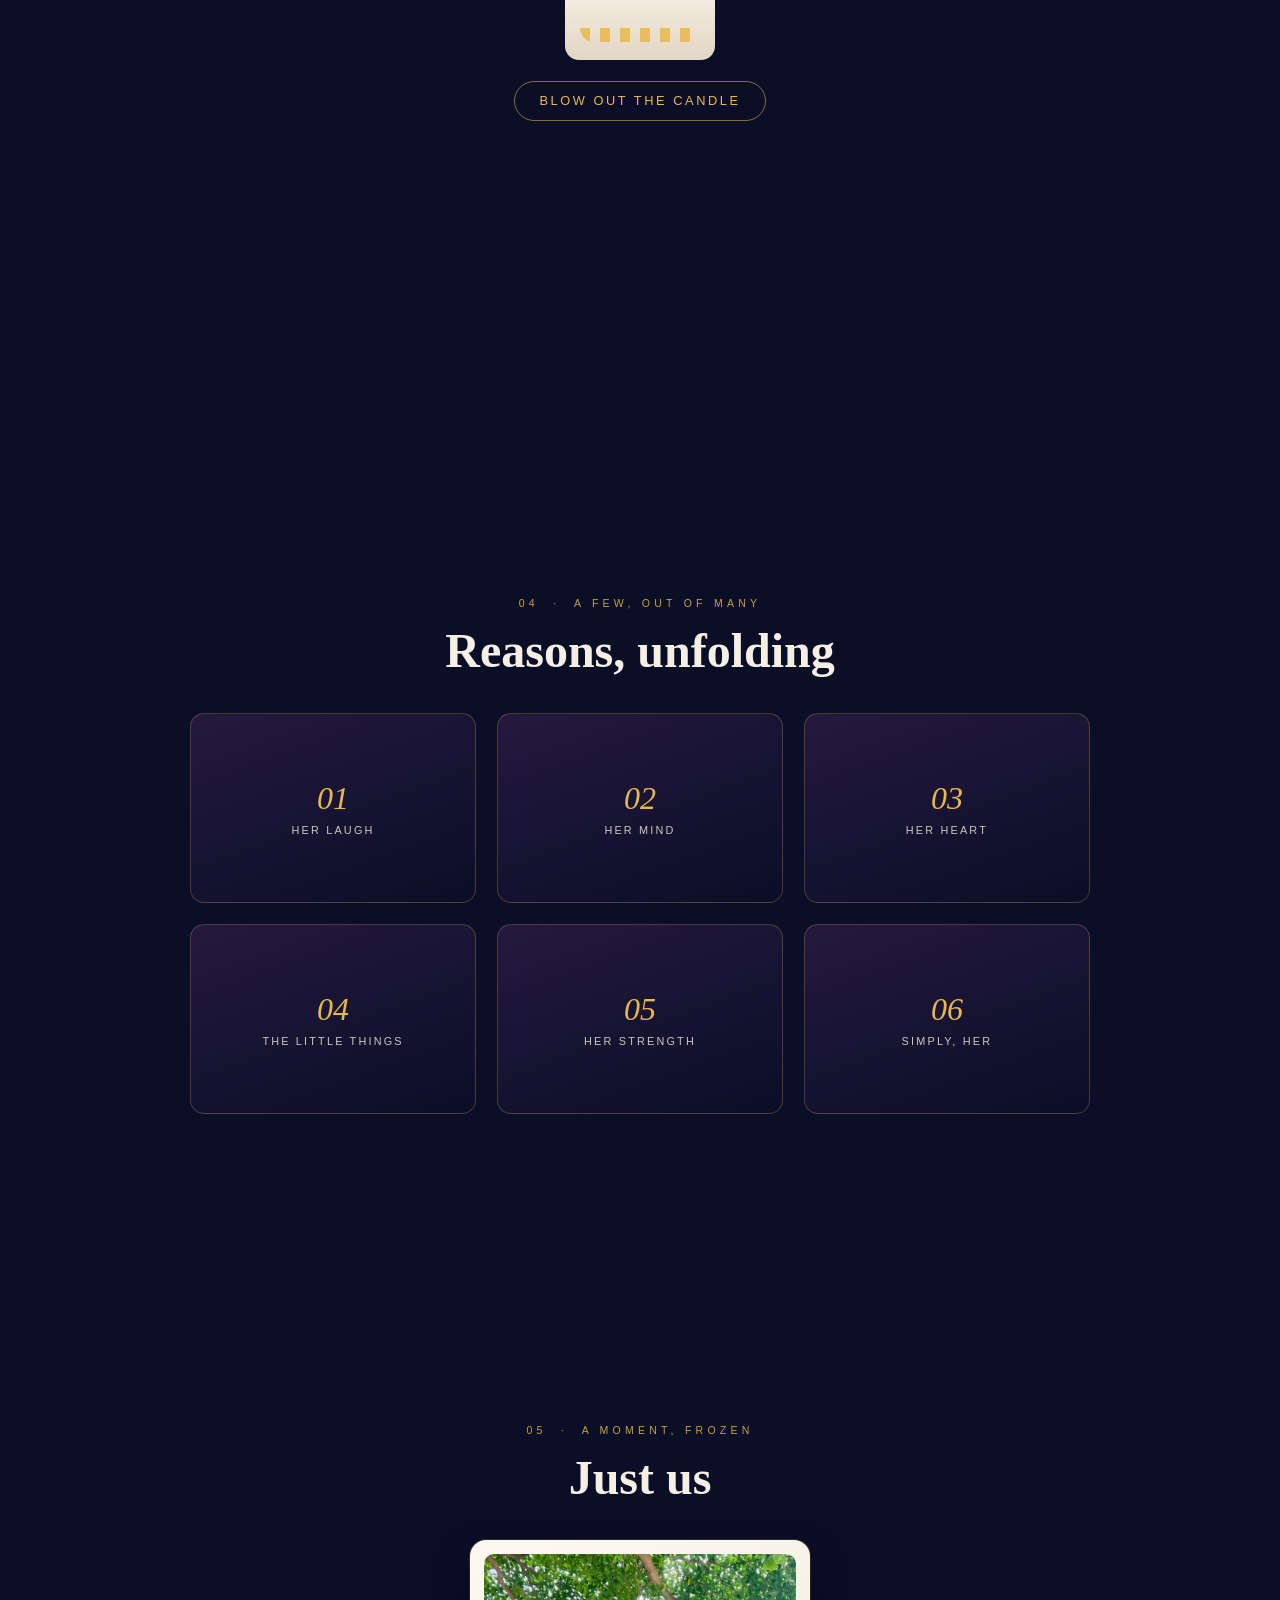
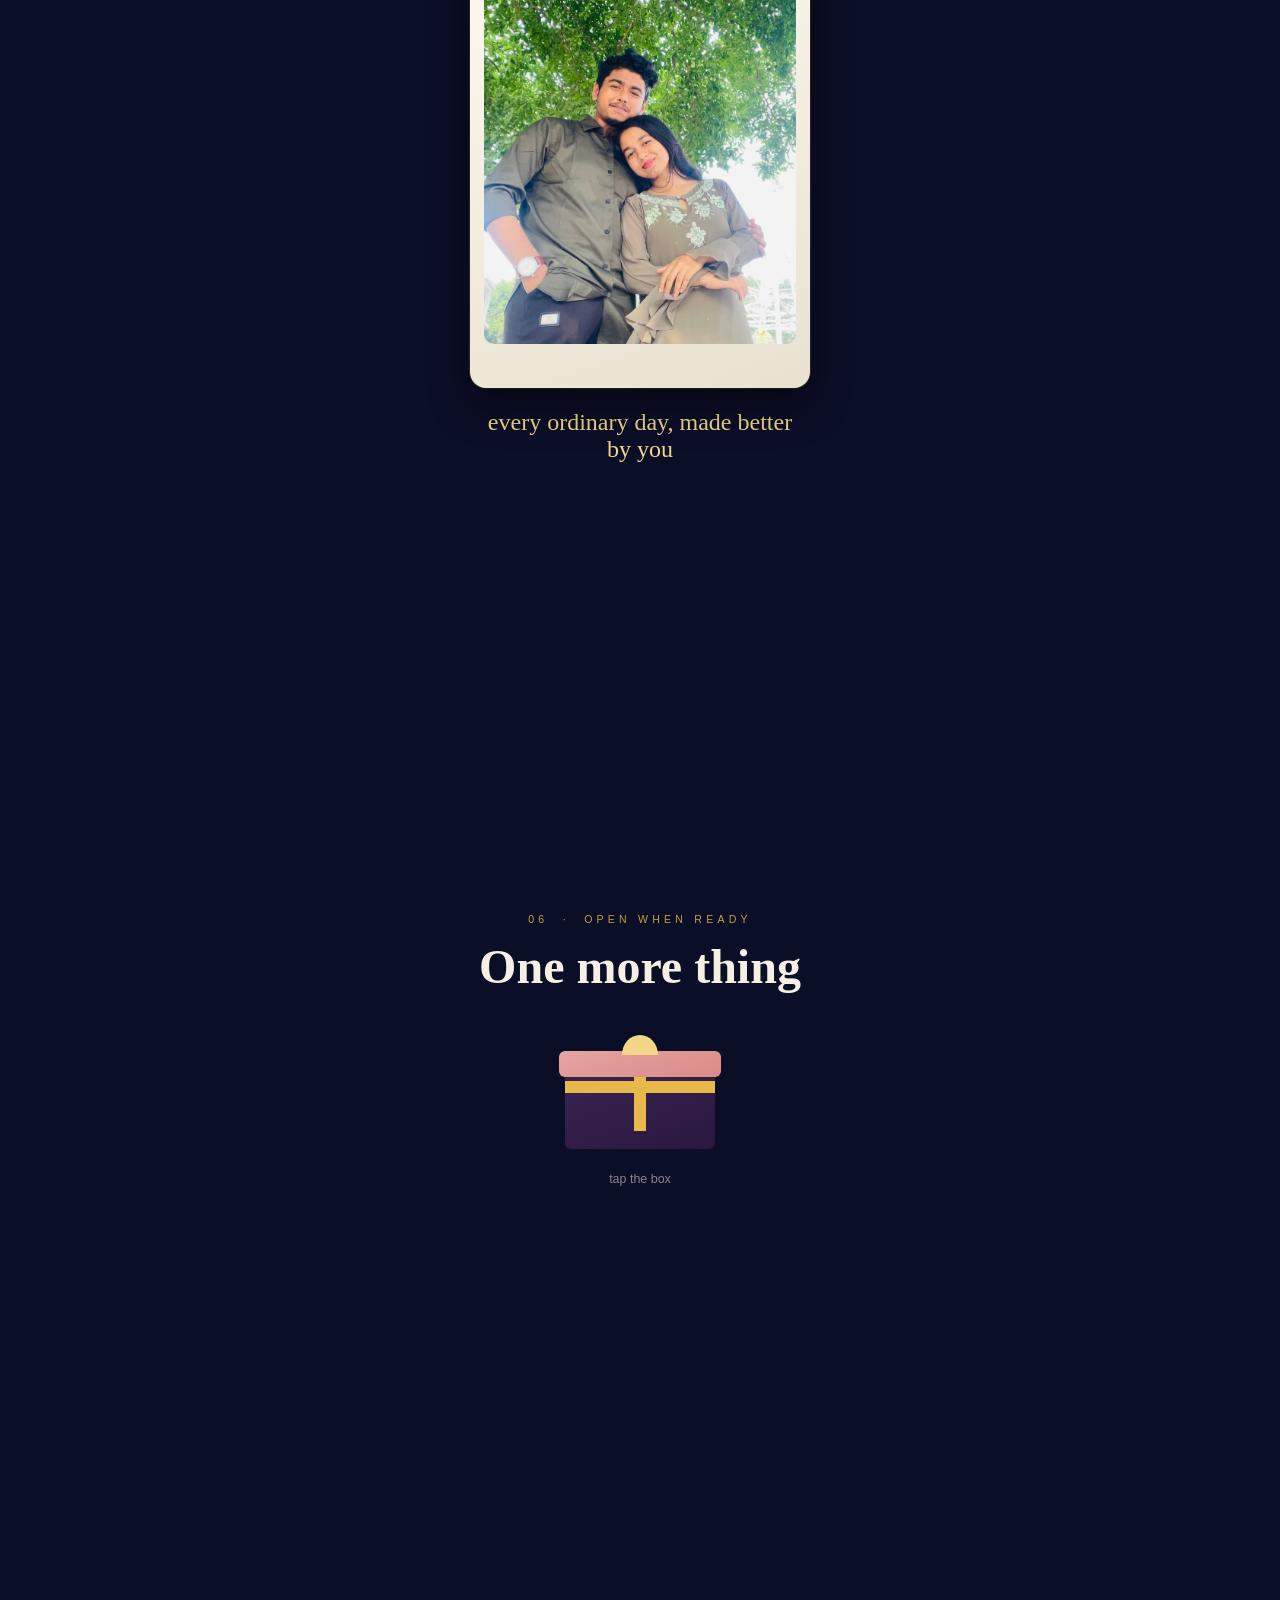
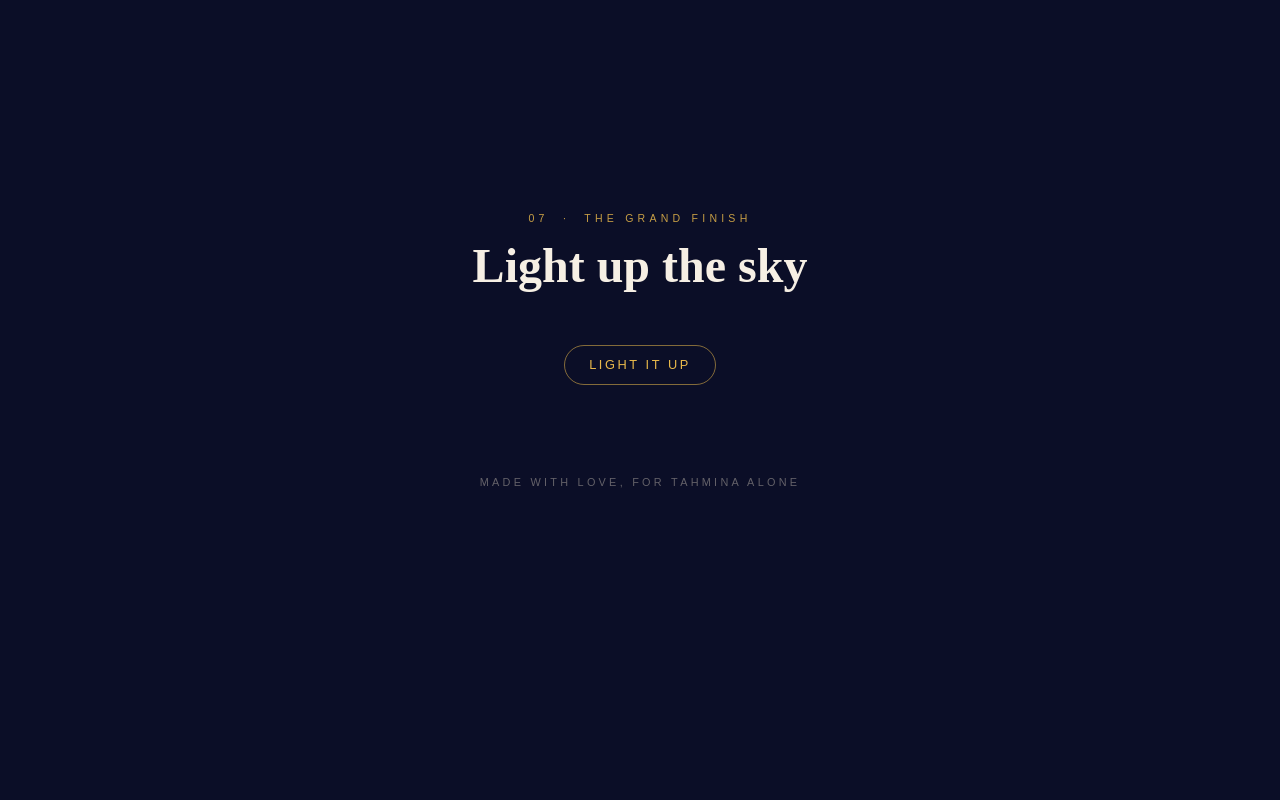
==== commit 3f754bb9: "Add files via upload" ====
--- a/index.html
+++ b/index.html
@@ -72,9 +72,21 @@
   <div class="reasons-grid" id="reasonsGrid"></div>
 </section>
 
+<!-- ============ PHOTO ============ -->
+<section class="section photo-section" id="photo-section">
+  <p class="eyebrow">05 &nbsp;·&nbsp; a moment, frozen</p>
+  <h2 class="section-title reveal">Just us</h2>
+  <div class="polaroid reveal">
+    <div class="polaroid-frame">
+      <img src="us.jpeg" alt="Us, together" loading="lazy">
+    </div>
+    <p class="polaroid-caption">every ordinary day, made better by you</p>
+  </div>
+</section>
+
 <!-- ============ GIFT / LETTER ============ -->
 <section class="section gift-section" id="gift-section">
-  <p class="eyebrow">05 &nbsp;·&nbsp; open when ready</p>
+  <p class="eyebrow">06 &nbsp;·&nbsp; open when ready</p>
   <h2 class="section-title">One more thing</h2>
   <div class="gift" id="gift">
     <div class="gift-lid"></div>
@@ -92,7 +104,7 @@
 
 <!-- ============ FINALE ============ -->
 <section class="section finale-section" id="finale-section">
-  <p class="eyebrow">06 &nbsp;·&nbsp; the grand finish</p>
+  <p class="eyebrow">07 &nbsp;·&nbsp; the grand finish</p>
   <h2 class="section-title">Light up the sky</h2>
   <canvas id="fireworks"></canvas>
   <button id="fireworksBtn">light it up</button>
--- a/style.css
+++ b/style.css
@@ -428,6 +428,65 @@
   color:var(--cream);
 }
 
+/* ---------- photo (polaroid) ---------- */
+
+.polaroid{
+  display:flex;
+  flex-direction:column;
+  align-items:center;
+  transform:rotate(-2deg);
+  transition:transform .5s ease;
+}
+.polaroid:hover{
+  transform:rotate(0deg) scale(1.02);
+}
+
+.polaroid-frame{
+  position:relative;
+  width:min(340px, 78vw);
+  padding:14px 14px 0;
+  background:linear-gradient(160deg, #fdf9f0, #e9e1d0);
+  border-radius:16px;
+  box-shadow:
+    0 18px 40px rgba(0,0,0,.45),
+    0 0 0 1px rgba(232,184,75,.18);
+  animation:polaroid-glow 5s ease-in-out infinite;
+}
+@keyframes polaroid-glow{
+  0%,100%{ box-shadow:0 18px 40px rgba(0,0,0,.45), 0 0 0 1px rgba(232,184,75,.18), 0 0 30px 2px rgba(232,184,75,.08); }
+  50%{ box-shadow:0 18px 40px rgba(0,0,0,.45), 0 0 0 1px rgba(232,184,75,.28), 0 0 40px 6px rgba(232,184,75,.22); }
+}
+
+.polaroid-frame img{
+  display:block;
+  width:100%;
+  height:auto;
+  border-radius:10px;
+  aspect-ratio:4/5;
+  object-fit:cover;
+  object-position:center 30%;
+}
+
+/* bottom "thick" polaroid edge */
+.polaroid-frame::after{
+  content:'';
+  display:block;
+  height:44px;
+}
+
+.polaroid-caption{
+  font-family:var(--script);
+  font-size:1.5rem;
+  color:var(--gold-soft);
+  margin-top:1.3rem;
+  text-align:center;
+  max-width:320px;
+}
+
+@media (max-width:640px){
+  .polaroid-frame{ width:min(300px, 82vw); }
+}
+
 /* ---------- gift ---------- */
 
 .gift{
